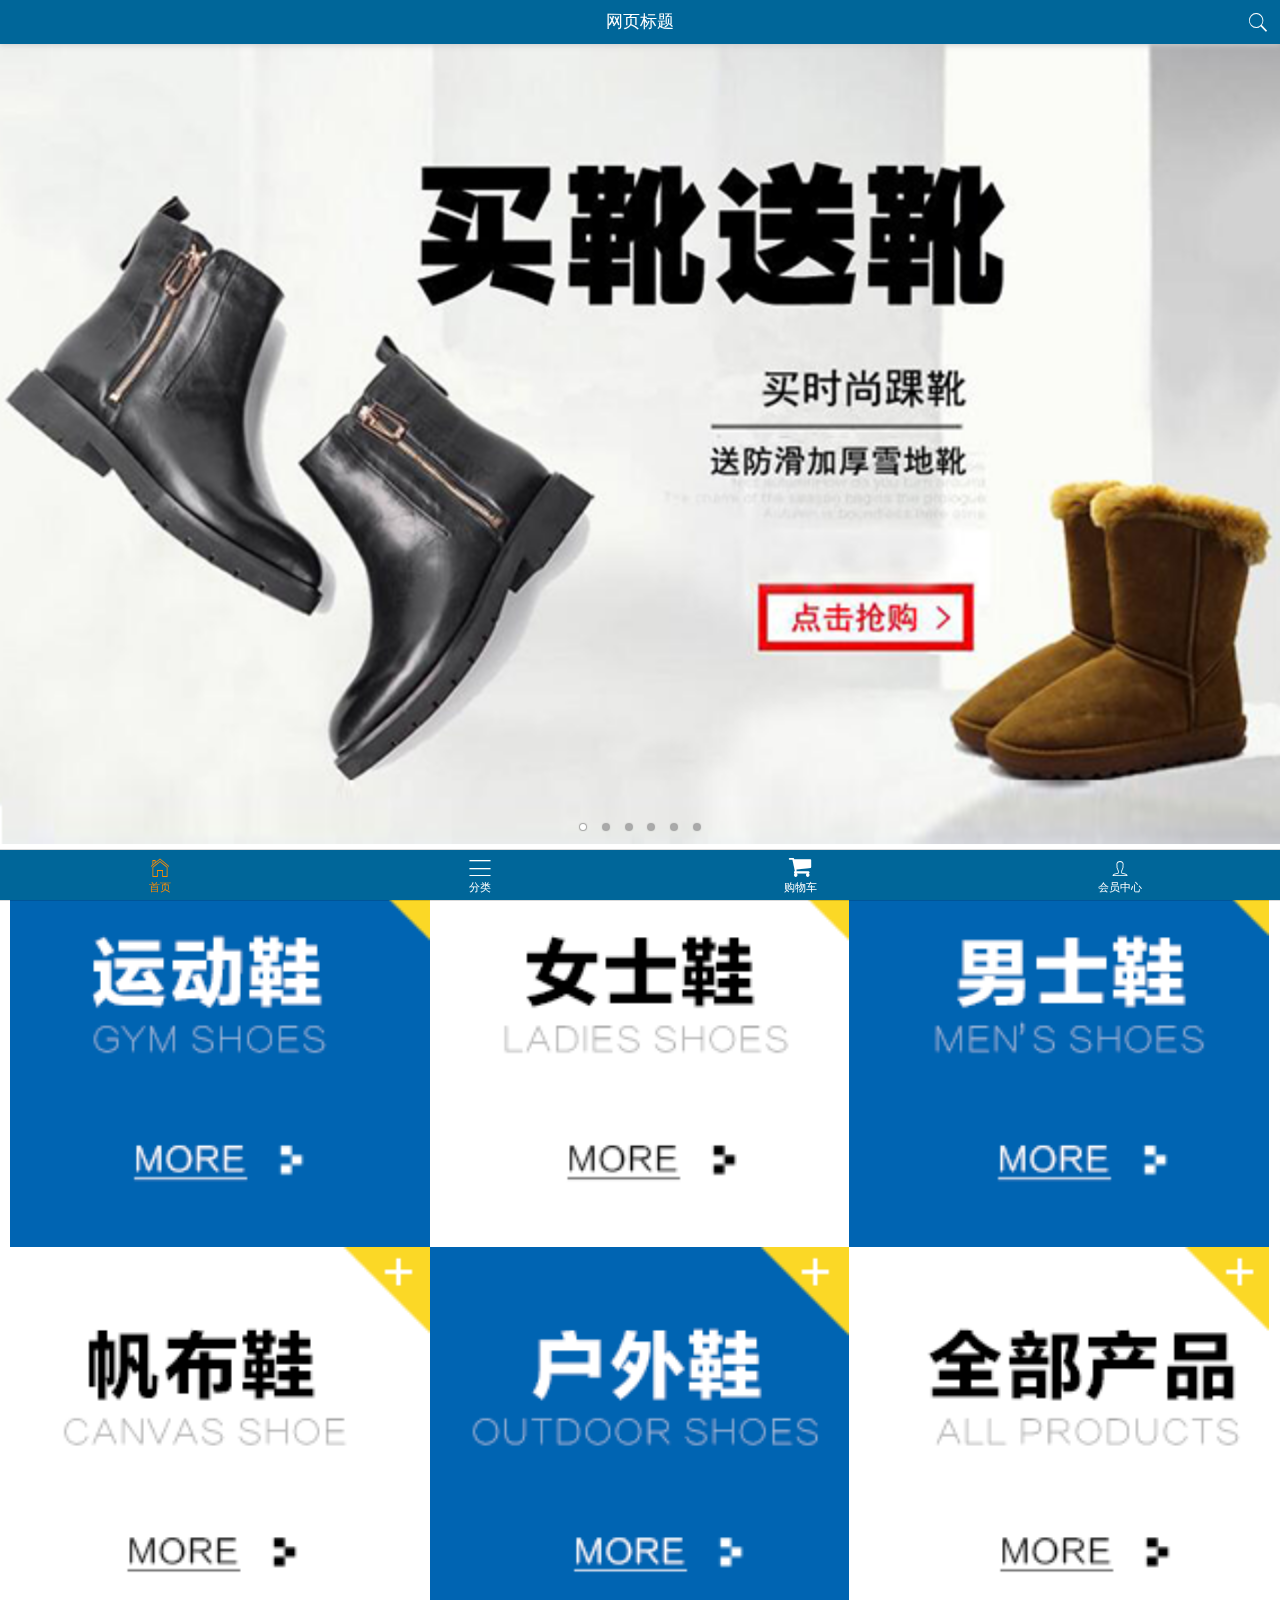
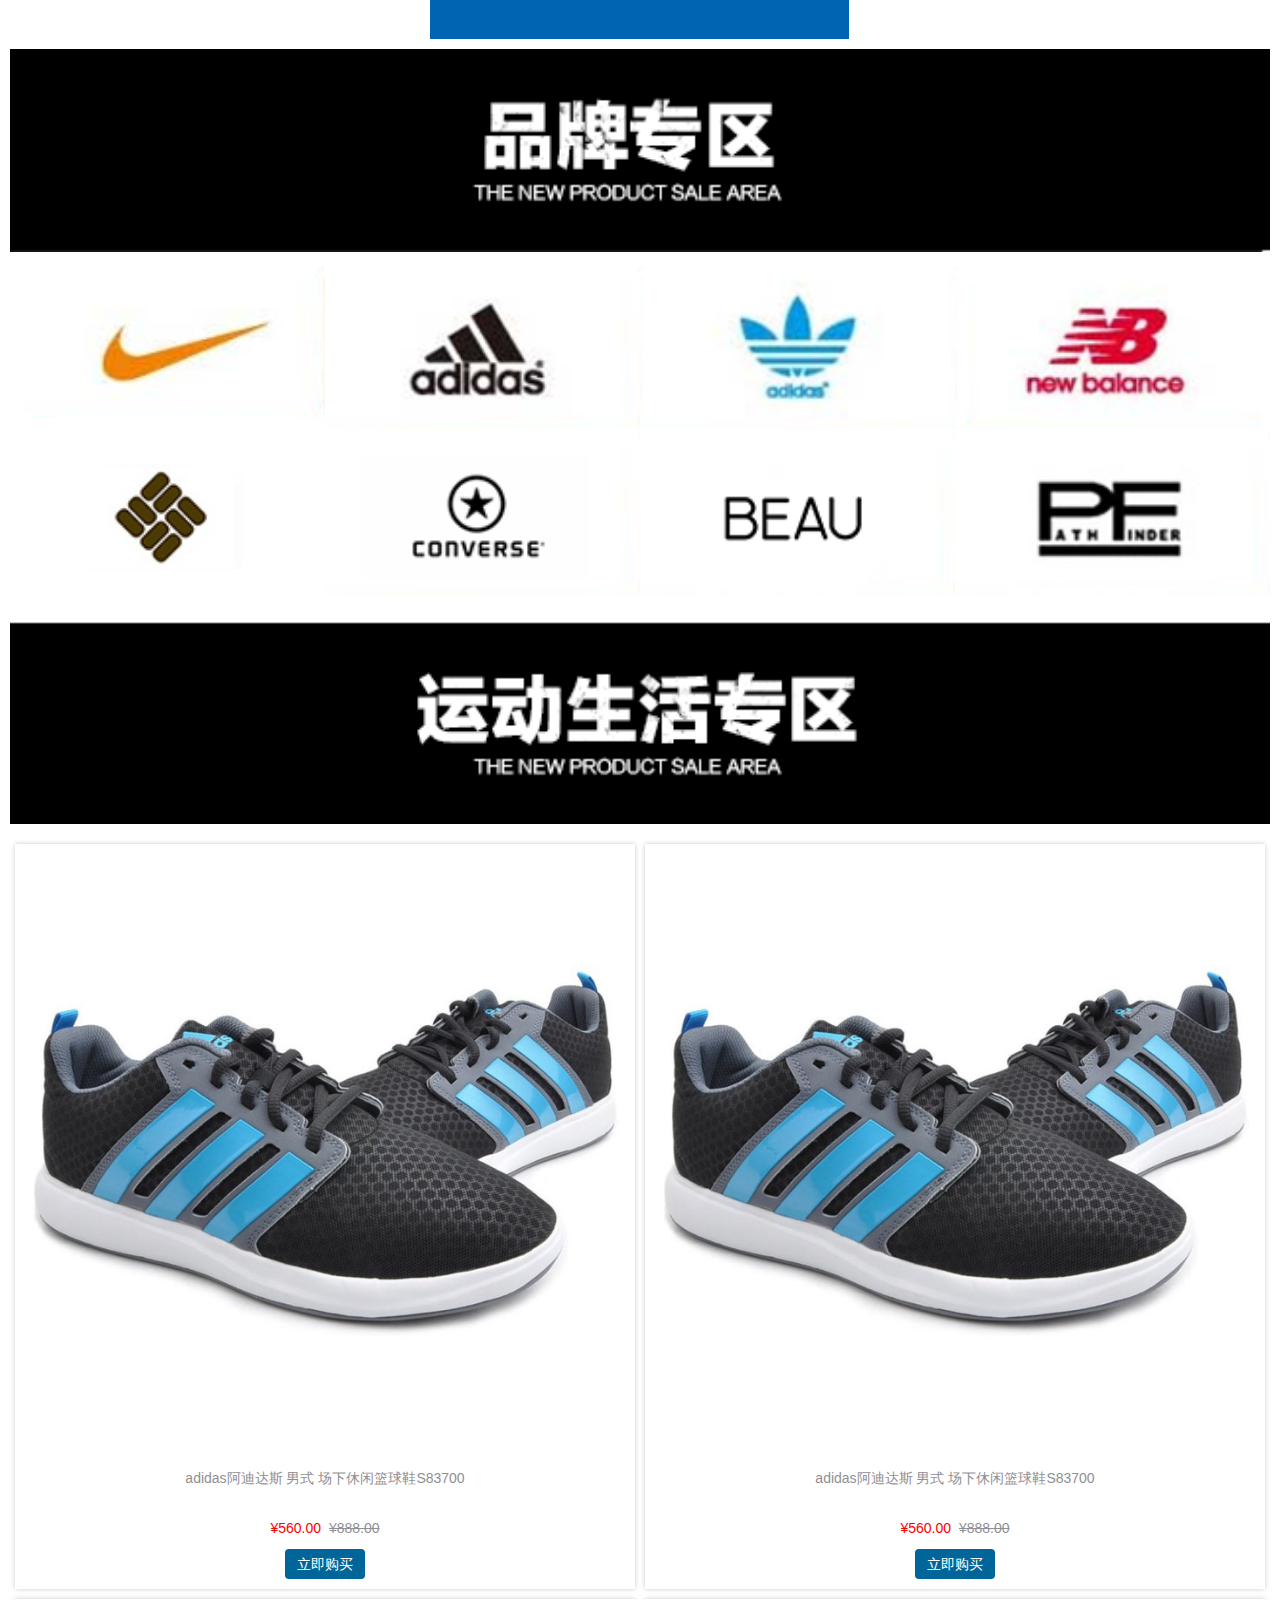
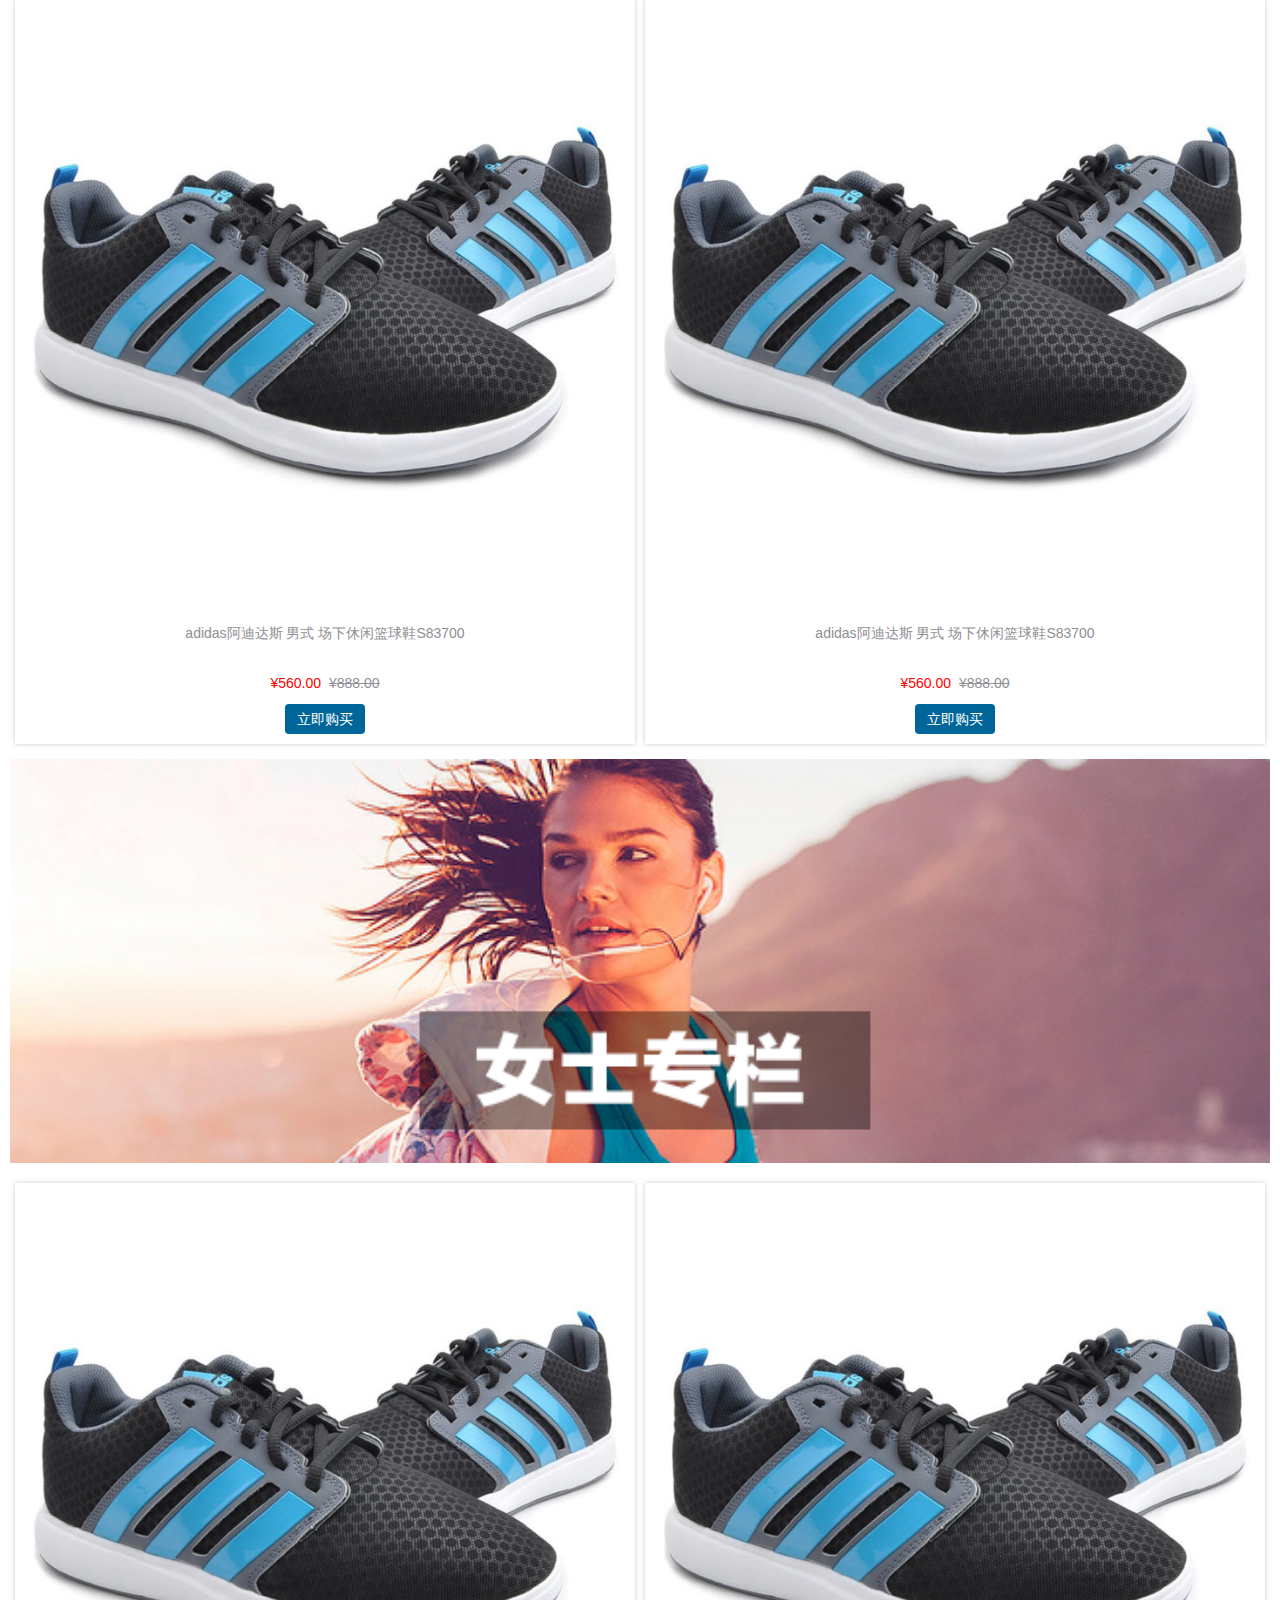
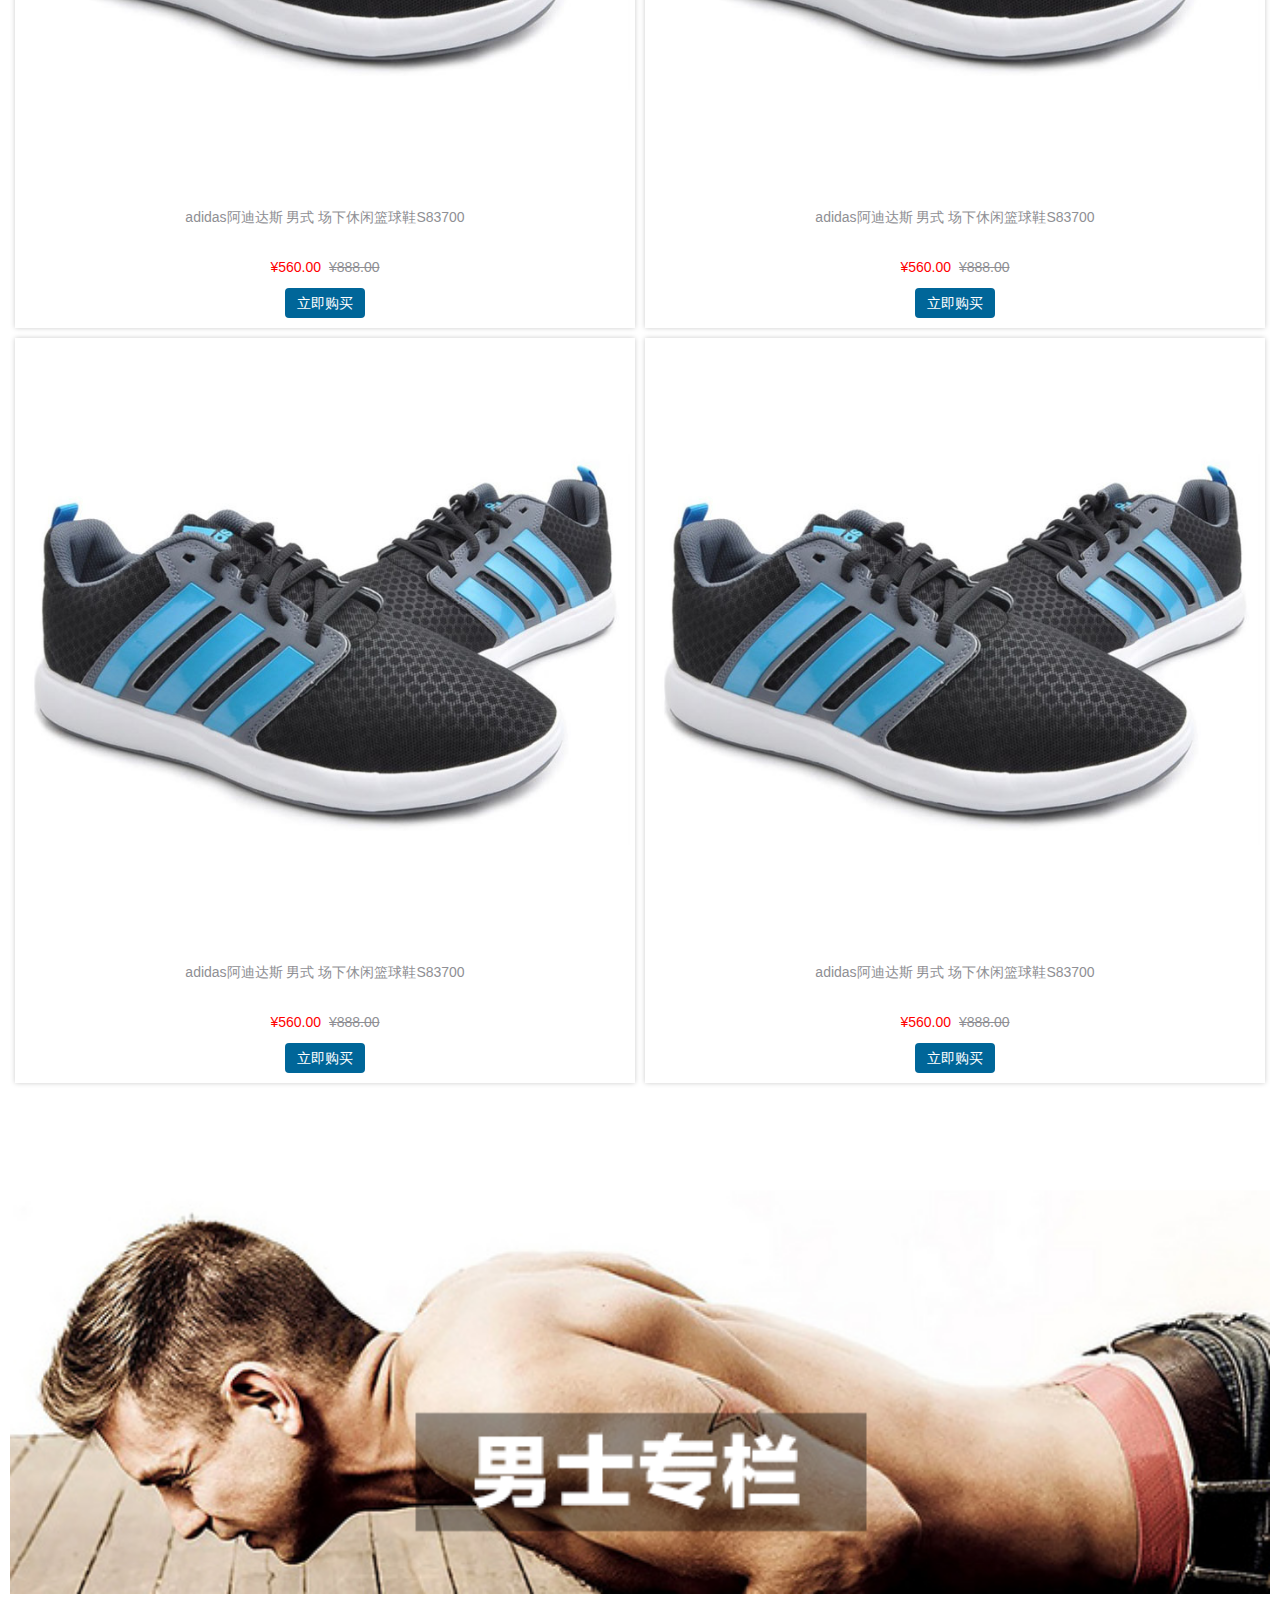
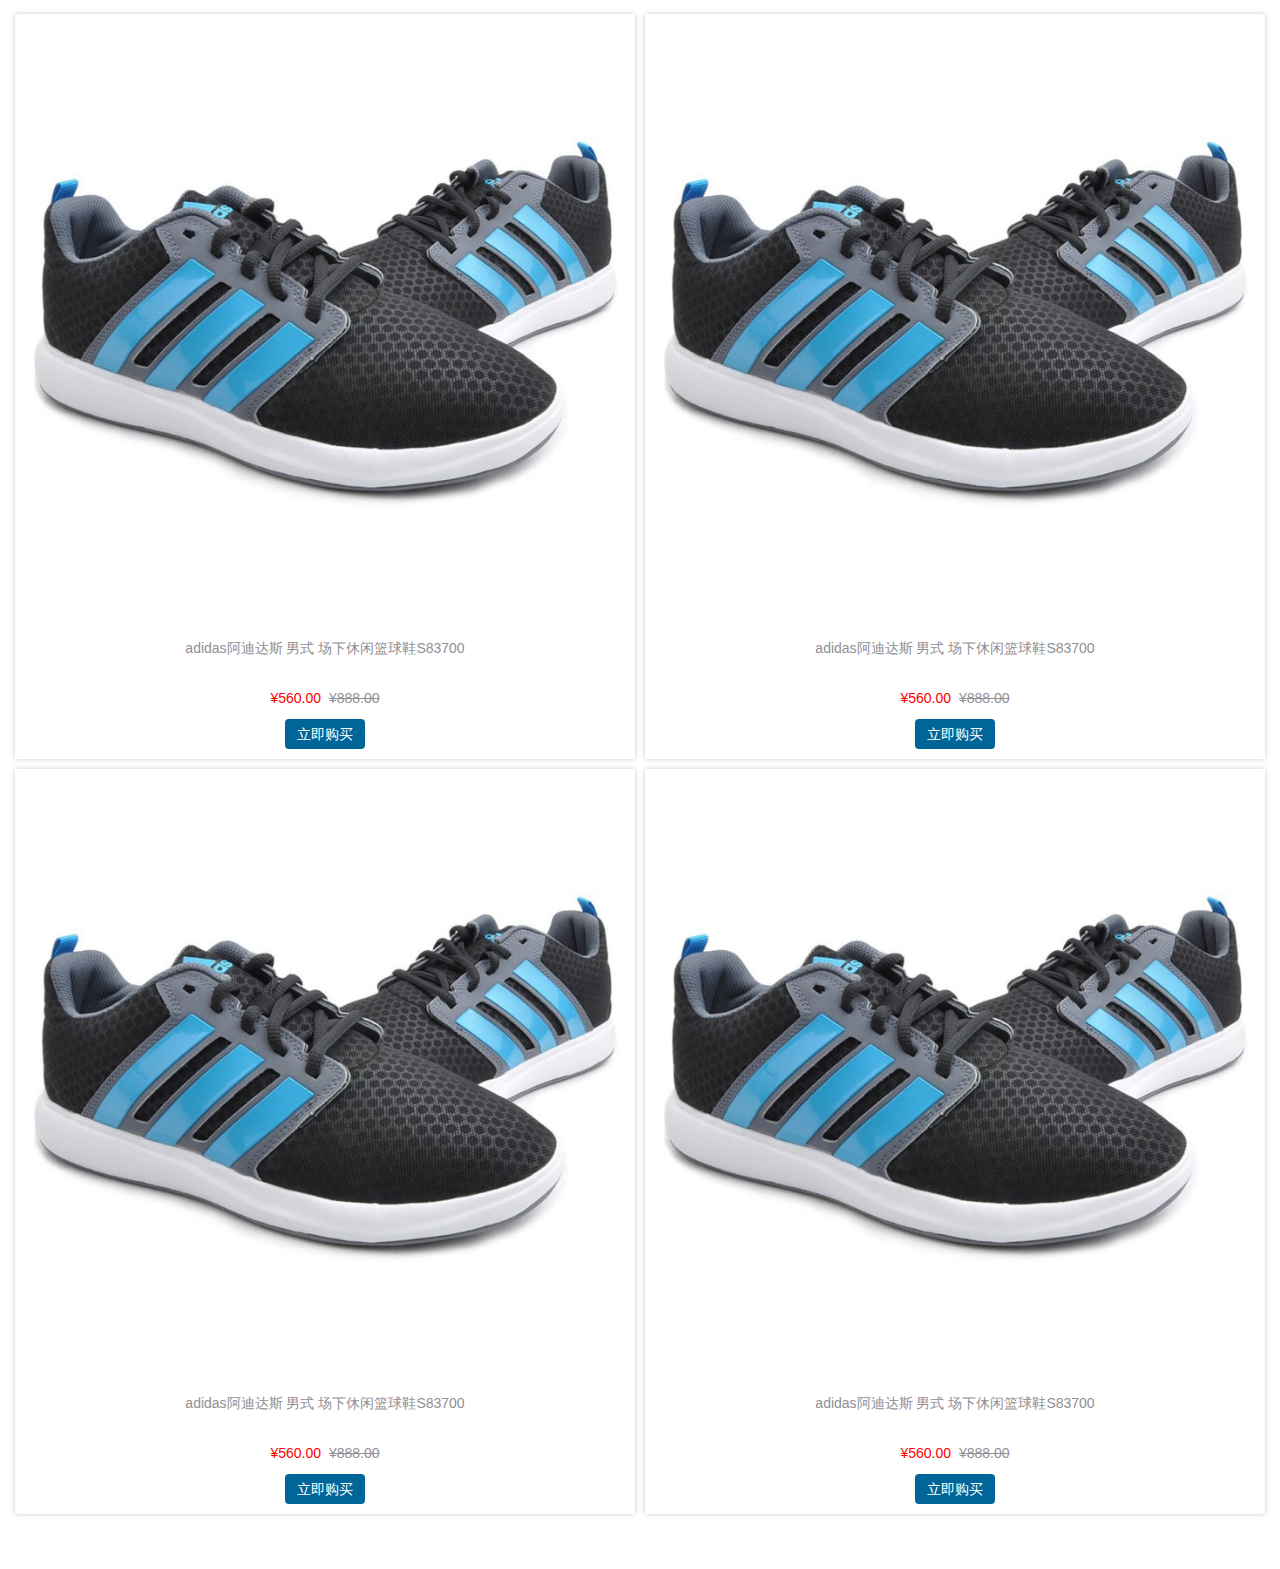
==== public/myproject/index.html @ 7a0ef7b5 "首页静态页面完成" ====
<!DOCTYPE html>
<html lang="en">

<head>
    <meta charset="UTF-8">
    <meta name="viewport" content="width=device-width, initial-scale=1.0">
    <meta http-equiv="X-UA-Compatible" content="ie=edge">
    <title>Document</title>
    <link rel="stylesheet" href="assets/mui/css/mui.min.css">
    <link rel="stylesheet" href="./css/base.css">
    <link rel="stylesheet" href="assets/fontAwesome/css/font-awesome.min.css">
    <link rel="stylesheet" href="./css/index.css">
    <script src="assets/mui/js/mui.min.js"></script>
</head>

<body>
    <header class="mui-bar mui-bar-nav header">
        <h1 class="mui-title">网页标题</h1>
        <a class="mui-icon mui-icon-search mui-pull-right"></a>
    </header>
    <nav class="mui-bar mui-bar-tab footer">
        <a class="mui-tab-item mui-active" href="index.html">
            <span class="mui-icon mui-icon-home"></span>
            <span class="mui-tab-label">首页</span>
        </a>
        <a class="mui-tab-item" href="category.html">
            <span class="mui-icon mui-icon-bars"></span>
            <span class="mui-tab-label">分类</span>
        </a>
        <a class="mui-tab-item" href="cart.html">
            <span class="mui-icon fa fa-shopping-cart"></span>
            <span class="mui-tab-label">购物车</span>
        </a>
        <a class="mui-tab-item" href="user.html">
            <span class="mui-icon mui-icon-person"></span>
            <span class="mui-tab-label">会员中心</span>
        </a>
    </nav>
    <div class="mui-content">
        <!-- 轮播图 -->
        <div class="mui-slider">
            <div class="mui-slider-group">
                <div class="mui-slider-item">
                    <a href="#"><img src="images/banner1.png" /></a>
                </div>
                <div class="mui-slider-item">
                    <a href="#"><img src="images/banner2.png" /></a>
                </div>
                <div class="mui-slider-item">
                    <a href="#"><img src="images/banner3.png" /></a>
                </div>
                <div class="mui-slider-item">
                    <a href="#"><img src="images/banner4.png" /></a>
                </div>
                <div class="mui-slider-item">
                    <a href="#"><img src="images/banner5.png" /></a>
                </div>
                <div class="mui-slider-item">
                    <a href="#"><img src="images/banner6.png" /></a>
                </div>
            </div>
            <div class="mui-slider-indicator">
                <div class="mui-indicator mui-active"></div>
                <div class="mui-indicator"></div>
                <div class="mui-indicator"></div>
                <div class="mui-indicator"></div>
                <div class="mui-indicator"></div>
                <div class="mui-indicator"></div>
            </div>
        </div>
        <!-- 导航链接 -->
        <div class="nav-links mui-clearfix">
            <a href="javascript:;">
                <img src="./images/nav1.png" alt="">
            </a>
            <a href="javascript:;">
                <img src="./images/nav2.png" alt="">
            </a>
            <a href="javascript:;">
                <img src="./images/nav3.png" alt="">
            </a>
            <a href="javascript:;">
                <img src="./images/nav4.png" alt="">
            </a>
            <a href="javascript:;">
                <img src="./images/nav5.png" alt="">
            </a>
            <a href="javascript:;">
                <img src="./images/nav6.png" alt="">
            </a>
        </div>
        <!-- 品牌专区 -->
        <div class="brand">
            <img src="./images/title0.png" alt="">
            <ul class="mui-clearfix">
                <li>
                    <a href="javascipt:;">
                        <img src="./images/brand1.png" alt="">
                    </a>
                </li>
                <li>
                    <a href="javascipt:;">
                        <img src="./images/brand2.png" alt="">
                    </a>
                </li>
                <li>
                    <a href="javascipt:;">
                        <img src="./images/brand3.png" alt="">
                    </a>
                </li>
                <li>
                    <a href="javascipt:;">
                        <img src="./images/brand4.png" alt="">
                    </a>
                </li>
                <li>
                    <a href="javascipt:;">
                        <img src="./images/brand5.png" alt="">
                    </a>
                </li>
                <li>
                    <a href="javascipt:;">
                        <img src="./images/brand6.png" alt="">
                    </a>
                </li>
                <li>
                    <a href="javascipt:;">
                        <img src="./images/brand7.png" alt="">
                    </a>
                </li>
                <li>
                    <a href="javascipt:;">
                        <img src="./images/brand8.png" alt="">
                    </a>
                </li>
            </ul>
        </div>
        <!-- 运动生活专区 -->
        <div class="sports">
            <img src="./images/title1.png" alt="">
            <ul>
                <li>
                    <a href="javasvript:;">
                        <img src="./images/product.jpg" alt="">
                        <p class="name">adidas阿迪达斯 男式 场下休闲篮球鞋S83700</p>
                        <p class="price">
                            <span>¥560.00</span>
                            <span>¥888.00</span>
                        </p>
                        <span class="buy-now">立即购买</span>
                    </a>
                </li>
                <li>
                    <a href="javasvript:;">
                        <img src="./images/product.jpg" alt="">
                        <p class="name">adidas阿迪达斯 男式 场下休闲篮球鞋S83700</p>
                        <p class="price">
                            <span>¥560.00</span>
                            <span>¥888.00</span>
                        </p>
                        <span class="buy-now">立即购买</span>
                    </a>
                </li>
                <li>
                    <a href="javasvript:;">
                        <img src="./images/product.jpg" alt="">
                        <p class="name">adidas阿迪达斯 男式 场下休闲篮球鞋S83700</p>
                        <p class="price">
                            <span>¥560.00</span>
                            <span>¥888.00</span>
                        </p>
                        <span class="buy-now">立即购买</span>
                    </a>
                </li>
                <li>
                    <a href="javasvript:;">
                        <img src="./images/product.jpg" alt="">
                        <p class="name">adidas阿迪达斯 男式 场下休闲篮球鞋S83700</p>
                        <p class="price">
                            <span>¥560.00</span>
                            <span>¥888.00</span>
                        </p>
                        <span class="buy-now">立即购买</span>
                    </a>
                </li>
            </ul>
        </div>
        <!-- 女士专区 -->
        <div class="sports">
            <img src="./images/title2.png" alt="">
            <ul>
                <li>
                    <a href="javasvript:;">
                        <img src="./images/product.jpg" alt="">
                        <p class="name">adidas阿迪达斯 男式 场下休闲篮球鞋S83700</p>
                        <p class="price">
                            <span>¥560.00</span>
                            <span>¥888.00</span>
                        </p>
                        <span class="buy-now">立即购买</span>
                    </a>
                </li>
                <li>
                    <a href="javasvript:;">
                        <img src="./images/product.jpg" alt="">
                        <p class="name">adidas阿迪达斯 男式 场下休闲篮球鞋S83700</p>
                        <p class="price">
                            <span>¥560.00</span>
                            <span>¥888.00</span>
                        </p>
                        <span class="buy-now">立即购买</span>
                    </a>
                </li>
                <li>
                    <a href="javasvript:;">
                        <img src="./images/product.jpg" alt="">
                        <p class="name">adidas阿迪达斯 男式 场下休闲篮球鞋S83700</p>
                        <p class="price">
                            <span>¥560.00</span>
                            <span>¥888.00</span>
                        </p>
                        <span class="buy-now">立即购买</span>
                    </a>
                </li>
                <li>
                    <a href="javasvript:;">
                        <img src="./images/product.jpg" alt="">
                        <p class="name">adidas阿迪达斯 男式 场下休闲篮球鞋S83700</p>
                        <p class="price">
                            <span>¥560.00</span>
                            <span>¥888.00</span>
                        </p>
                        <span class="buy-now">立即购买</span>
                    </a>
                </li>
            </ul>
        </div>
        <!-- 男士专区 -->
        <div class="sports">
            <img src="./images/title3.png" alt="">
            <ul>
                <li>
                    <a href="javasvript:;">
                        <img src="./images/product.jpg" alt="">
                        <p class="name">adidas阿迪达斯 男式 场下休闲篮球鞋S83700</p>
                        <p class="price">
                            <span>¥560.00</span>
                            <span>¥888.00</span>
                        </p>
                        <span class="buy-now">立即购买</span>
                    </a>
                </li>
                <li>
                    <a href="javasvript:;">
                        <img src="./images/product.jpg" alt="">
                        <p class="name">adidas阿迪达斯 男式 场下休闲篮球鞋S83700</p>
                        <p class="price">
                            <span>¥560.00</span>
                            <span>¥888.00</span>
                        </p>
                        <span class="buy-now">立即购买</span>
                    </a>
                </li>
                <li>
                    <a href="javasvript:;">
                        <img src="./images/product.jpg" alt="">
                        <p class="name">adidas阿迪达斯 男式 场下休闲篮球鞋S83700</p>
                        <p class="price">
                            <span>¥560.00</span>
                            <span>¥888.00</span>
                        </p>
                        <span class="buy-now">立即购买</span>
                    </a>
                </li>
                <li>
                    <a href="javasvript:;">
                        <img src="./images/product.jpg" alt="">
                        <p class="name">adidas阿迪达斯 男式 场下休闲篮球鞋S83700</p>
                        <p class="price">
                            <span>¥560.00</span>
                            <span>¥888.00</span>
                        </p>
                        <span class="buy-now">立即购买</span>
                    </a>
                </li>
            </ul>
        </div>
    </div>
</body>

</html>
---- public/myproject/css/base.css ----
html,
body,
div,
ul,
ol {
  padding: 0;
  margin: 0;
}
ol,
ul {
  list-style: none;
}
a {
  color: #000;
  text-decoration: none;
}
.mui-content {
  background-color: #fff;
}
/* 头部样式 */
.header {
  background-color: #006699;
}
.header .mui-title {
  color: #fff;
}
.header .mui-icon-search {
  color: #fff;
}
/*底部样式*/
.footer {
  background-color: #006699;
}
.footer .mui-tab-item span {
  color: #fff;
}
.footer .mui-active span {
  color: darkorange;
}
---- public/myproject/css/index.css ----
/*导航链接*/
.nav-links {
  width: 100%;
  padding: 10px;
}
.nav-links a {
  float: left;
  width: 33.3%;
}
.nav-links a img {
  width: 100%;
  display: block;
}
/*品牌专区*/
.brand {
  padding: 0 10px;
}
.brand > img {
  width: 100%;
}
.brand ul {
  padding: 10px 0;
}
.brand ul li {
  float: left;
  width: 25%;
}
.brand ul li a {
  display: block;
}
.brand ul li a > img {
  width: 100%;
}
/*运动生活专区*/
.sports {
  padding: 0 10px;
}
.sports > img {
  width: 100%;
  margin: 10px 0;
}
.sports ul {
  overflow: hidden;
  padding: 0;
}
.sports ul li {
  float: left;
  width: 50%;
  padding: 5px;
}
.sports ul li a {
  display: block;
  box-shadow: 0 0 5px #ccc;
  padding: 5px;
}
.sports ul li a img {
  width: 100%;
}
.sports ul li a .name {
  text-align: center;
  padding: 5px 0;
  line-height: 18px;
  color: #8f8f94;
  font-size: 14px;
  height: 44px;
}
.sports ul li a .price {
  text-align: center;
}
.sports ul li a .price span:first-child {
  color: red;
  padding-right: 2px;
}
.sports ul li a .price span:last-child {
  text-decoration: line-through;
  padding-left: 2px;
}
.sports ul li a .buy-now {
  display: block;
  width: 80px;
  height: 30px;
  line-height: 30px;
  text-align: center;
  background: #006699;
  color: #FFF;
  font-size: 14px;
  border-radius: 4px;
  margin: 0 auto 5px auto;
}
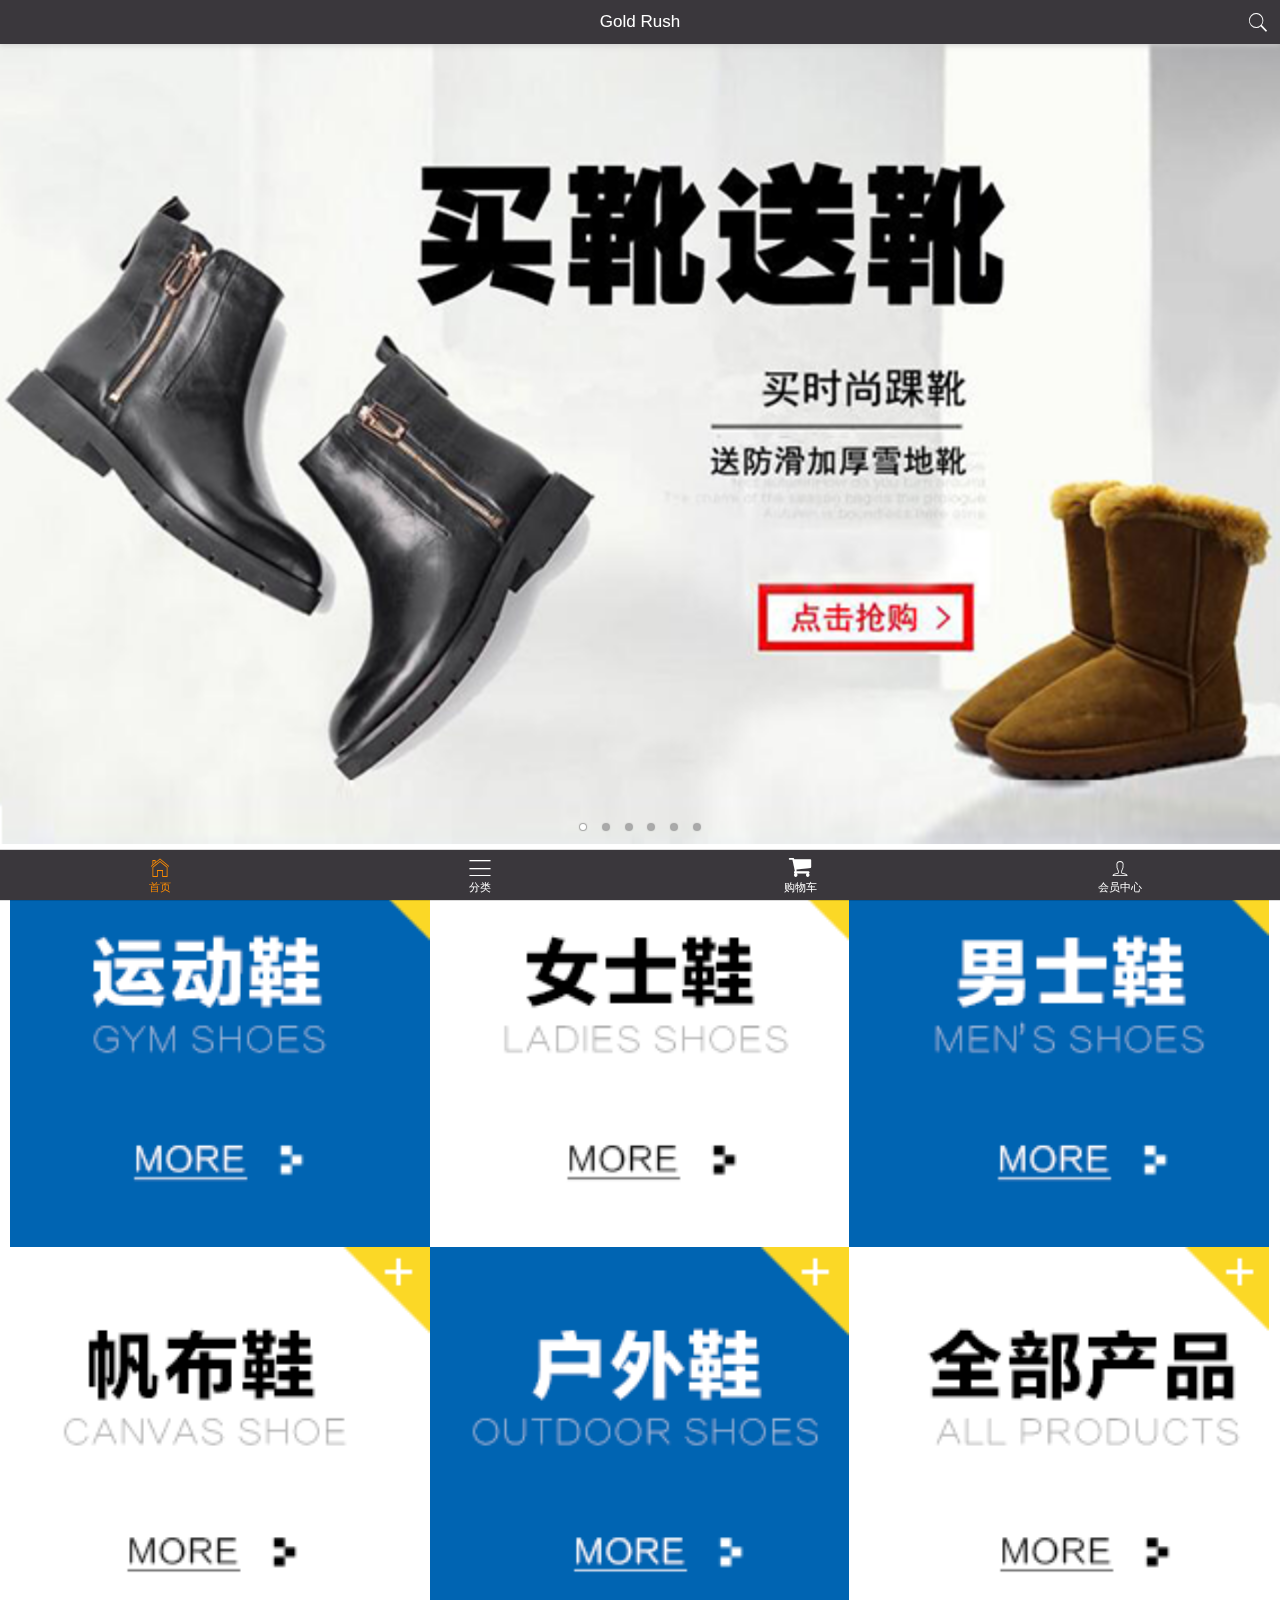
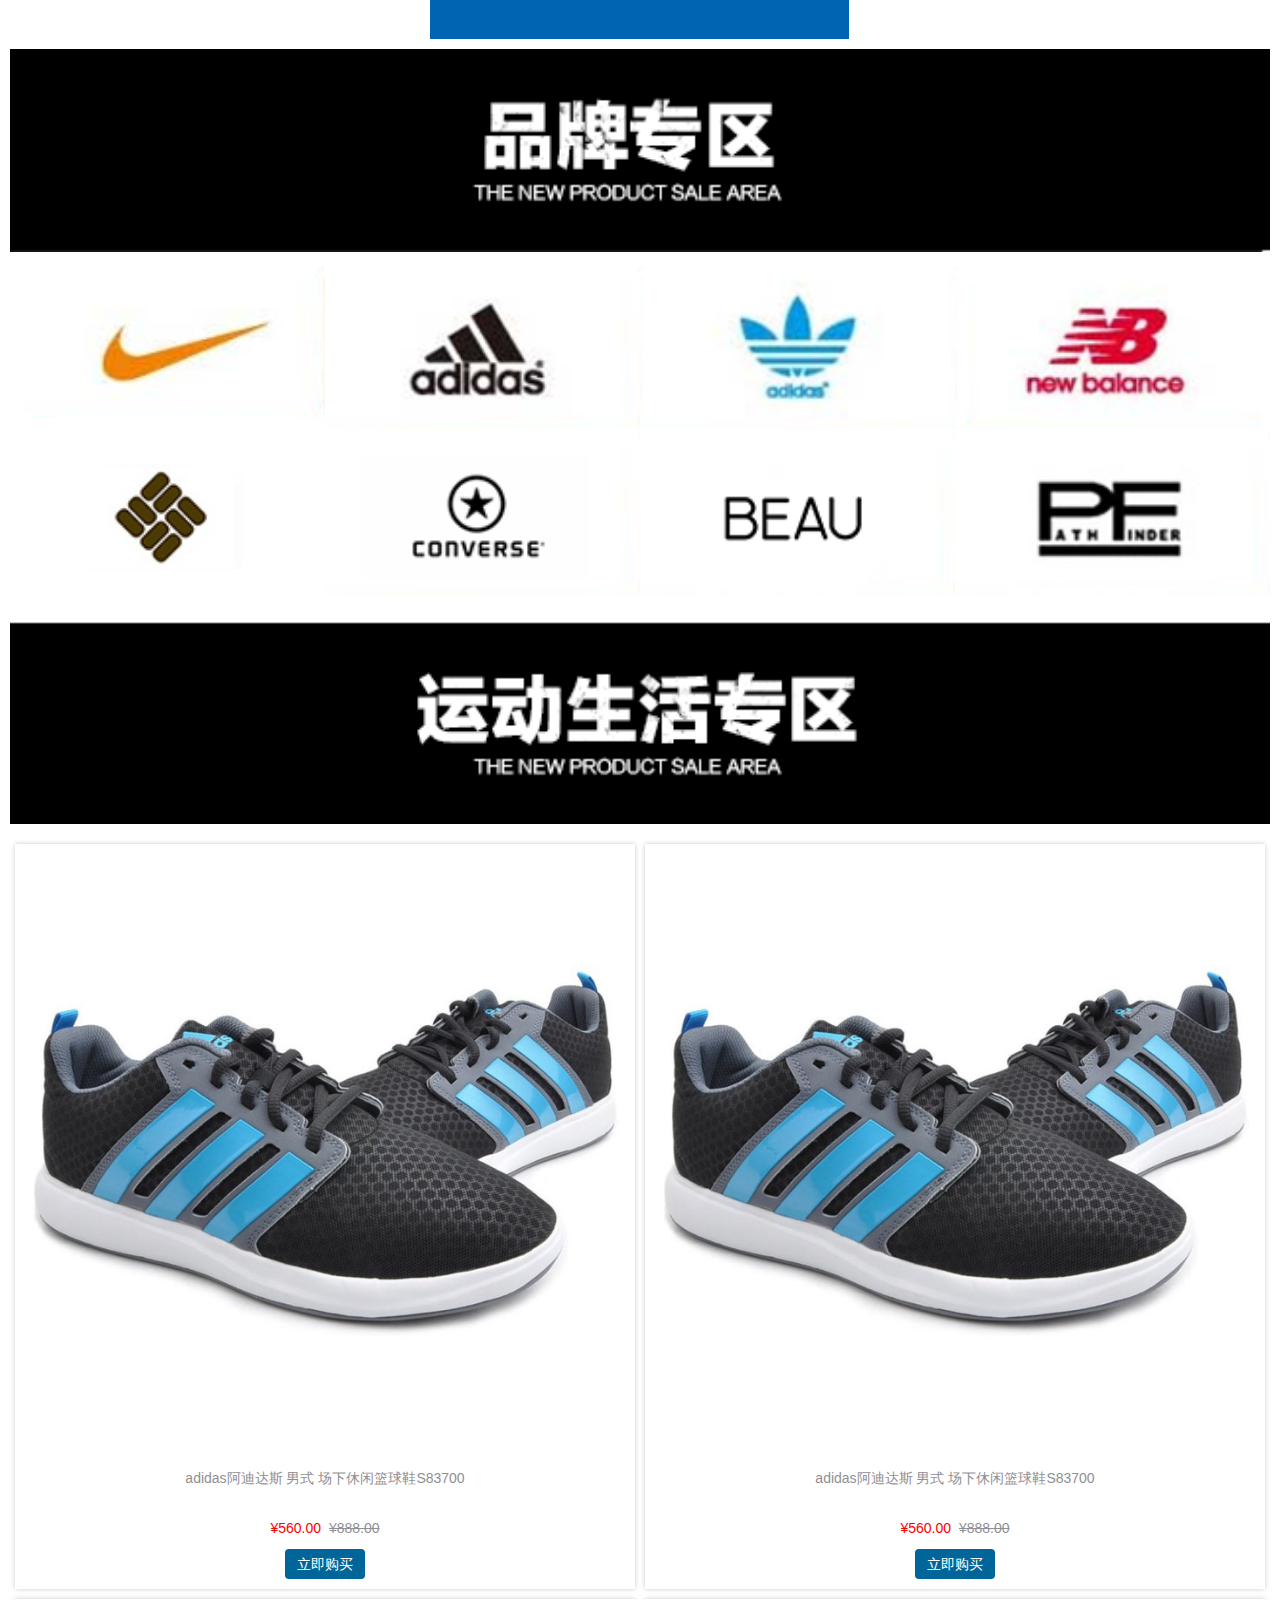
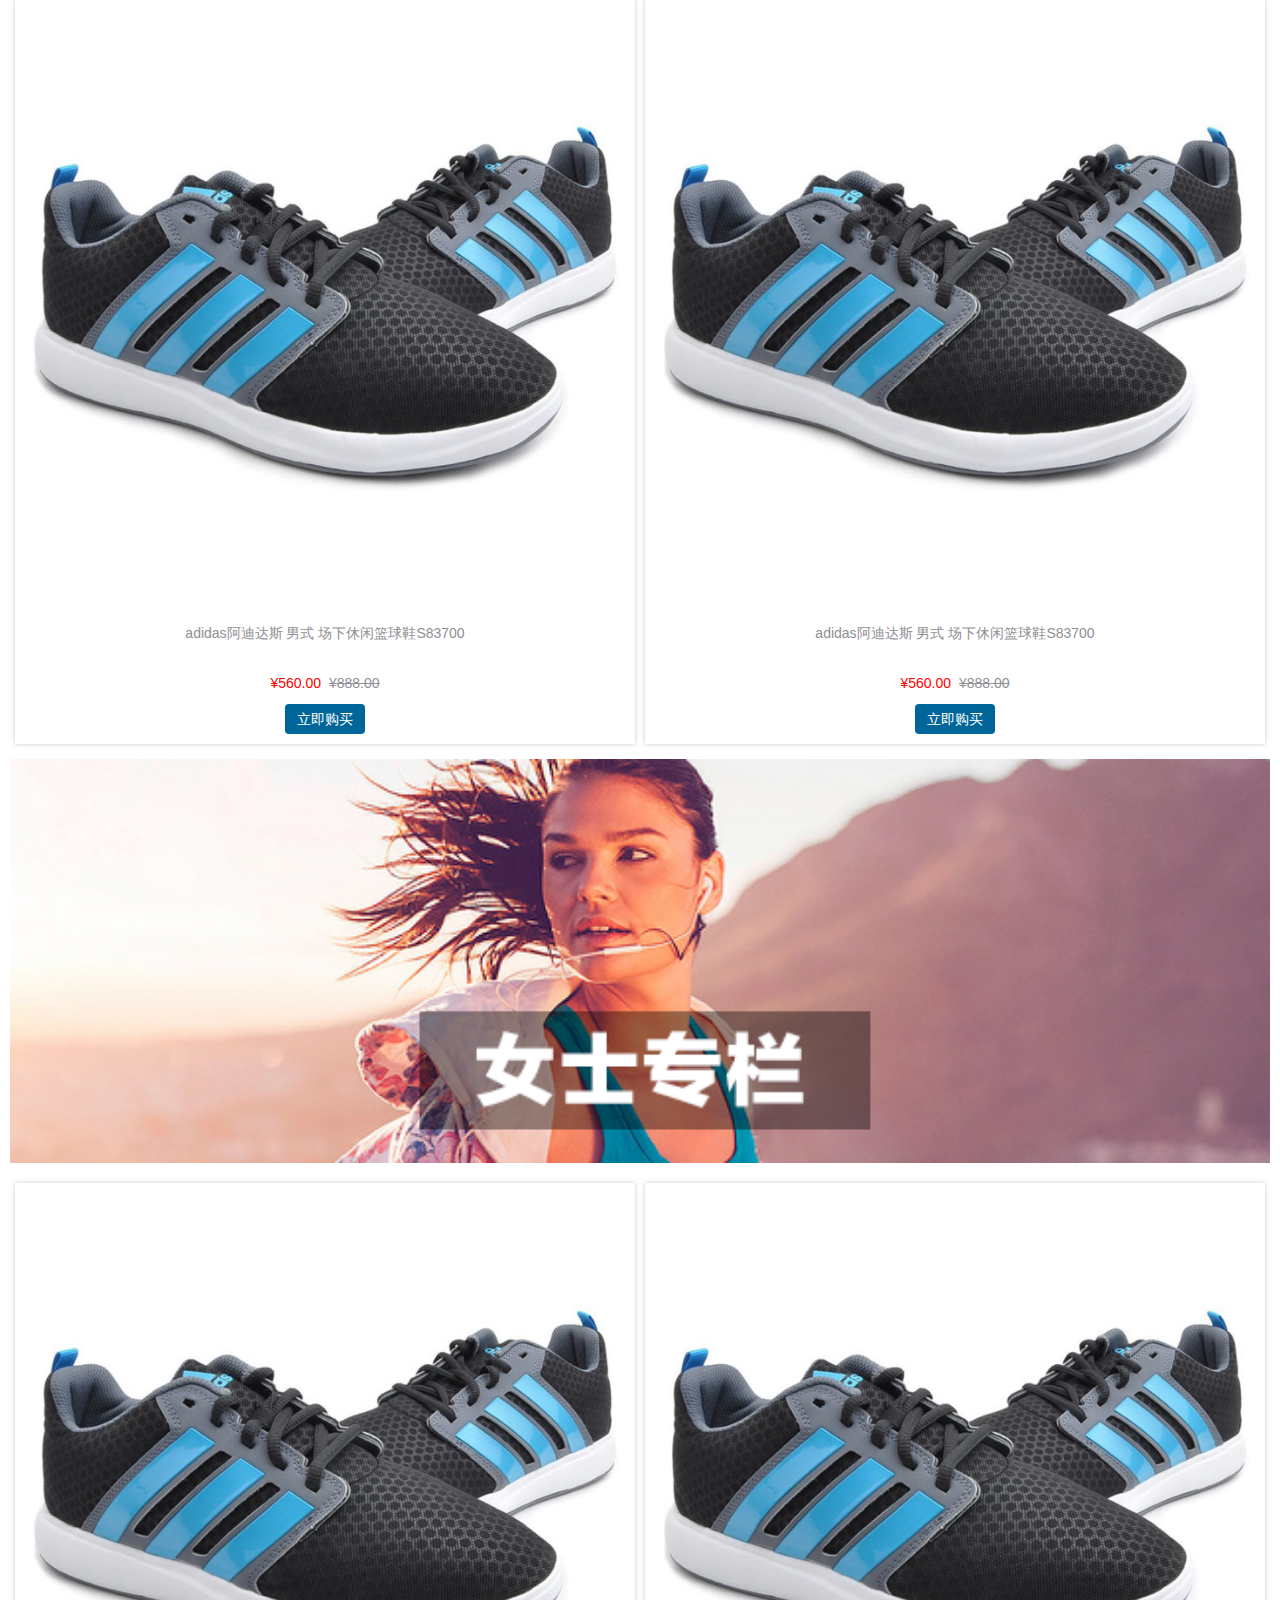
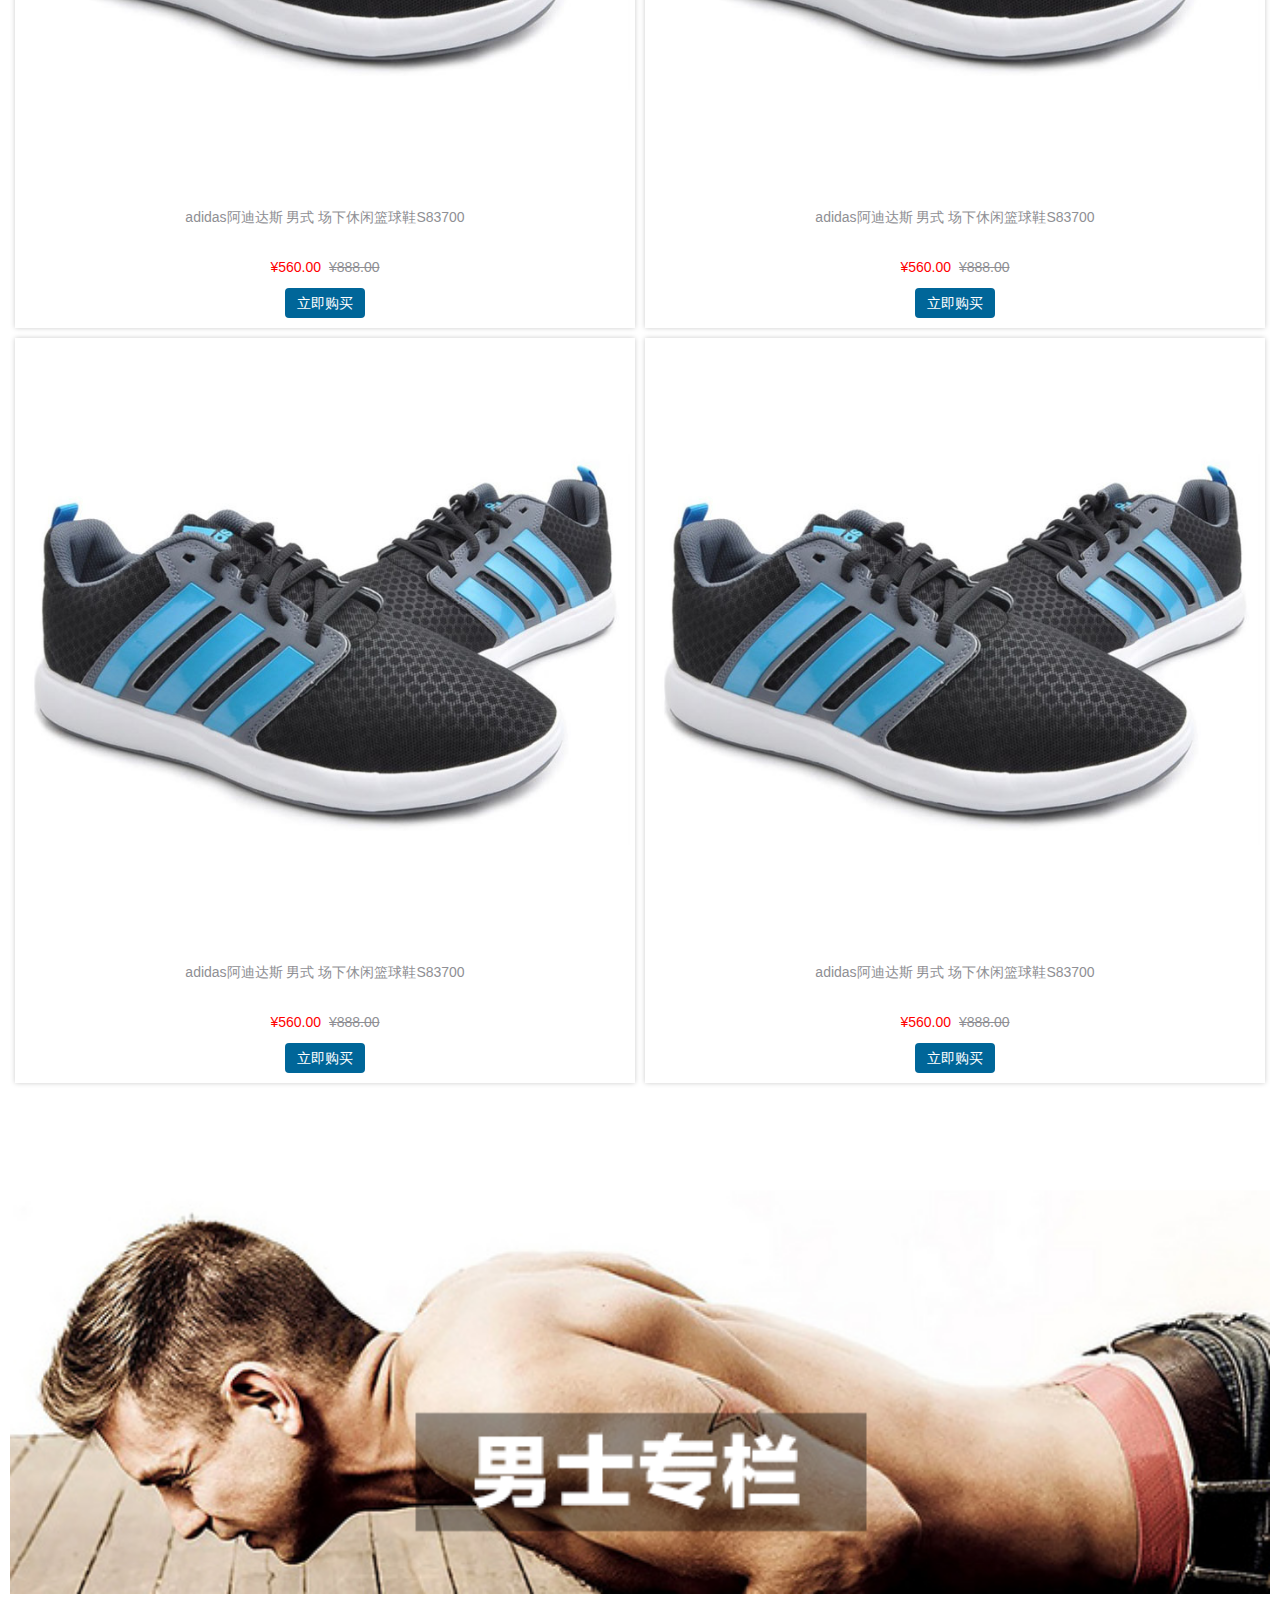
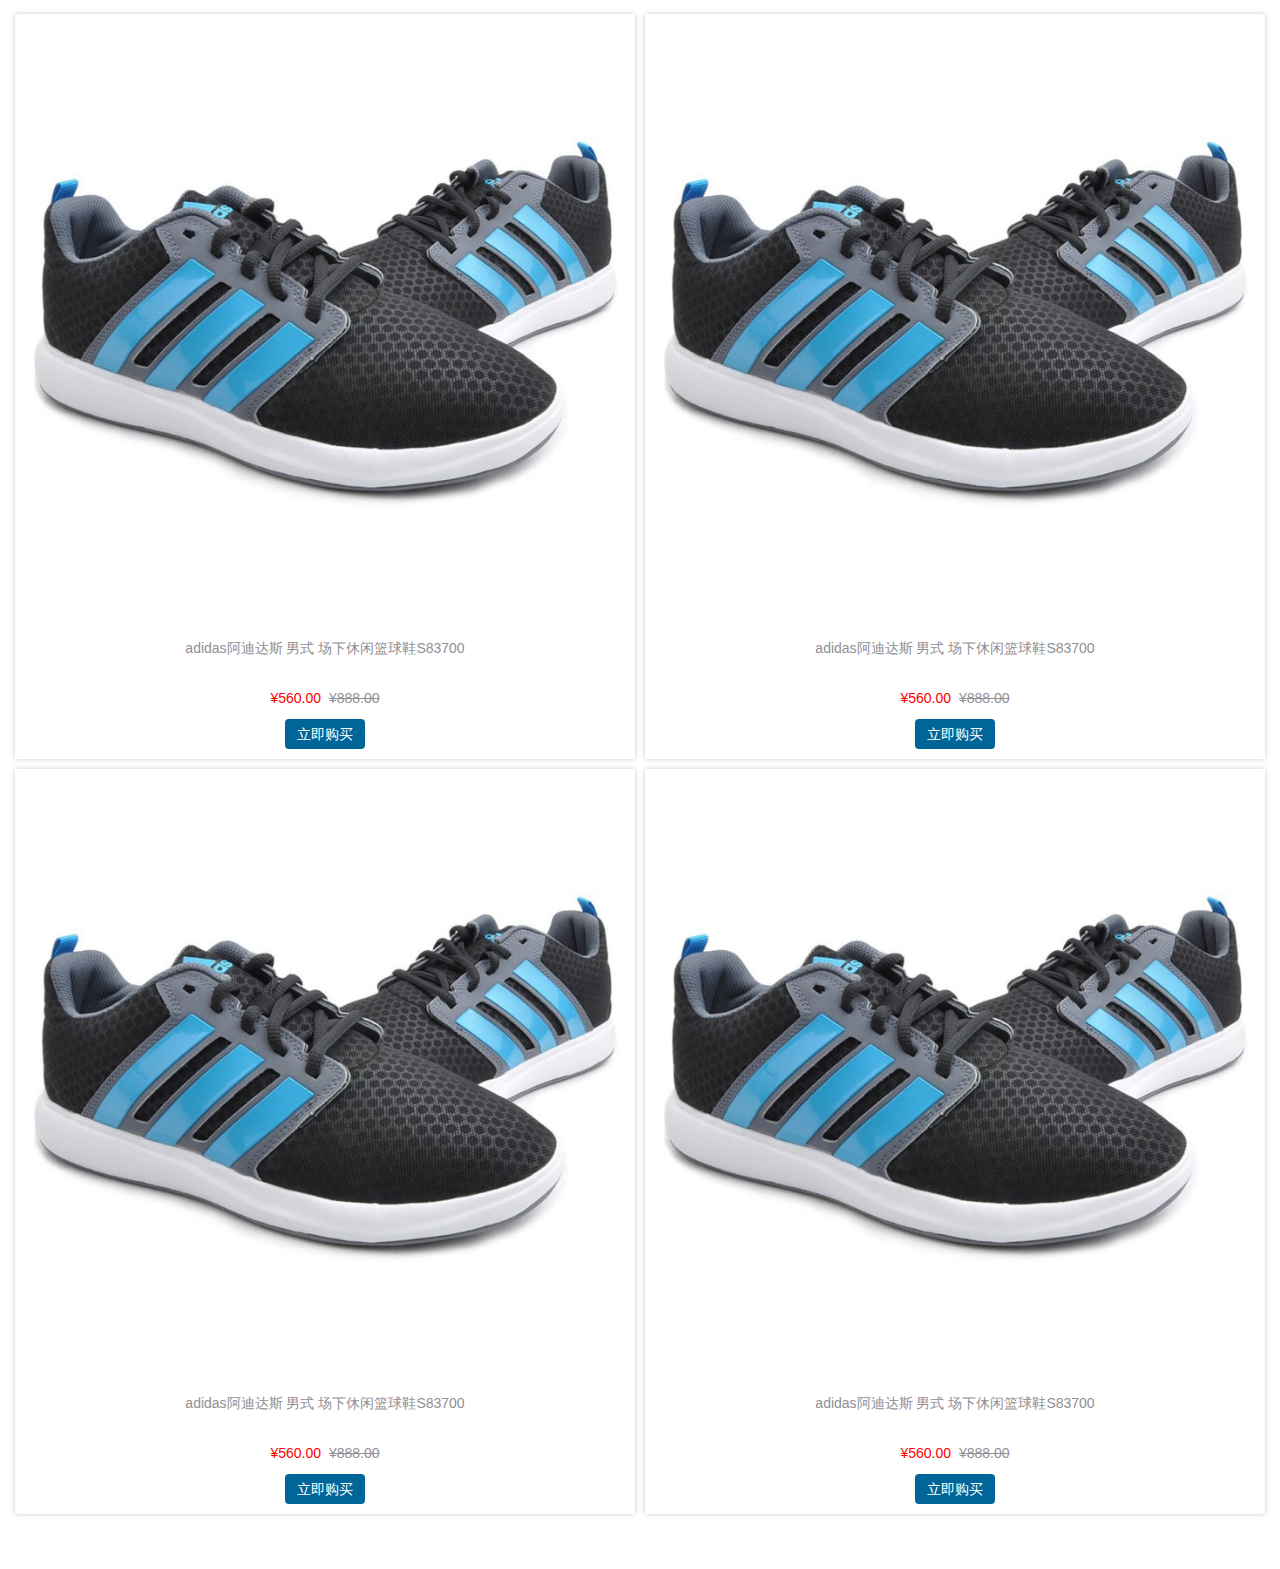
==== commit 82a305eb: "主页静态页面修改" ====
--- a/public/myproject/index.html
+++ b/public/myproject/index.html
@@ -15,7 +15,7 @@
 
 <body>
     <header class="mui-bar mui-bar-nav header">
-        <h1 class="mui-title">网页标题</h1>
+        <h1 class="mui-title">Gold Rush</h1>
         <a class="mui-icon mui-icon-search mui-pull-right"></a>
     </header>
     <nav class="mui-bar mui-bar-tab footer">
--- a/public/myproject/css/base.css
+++ b/public/myproject/css/base.css
@@ -19,7 +19,7 @@
 }
 /* 头部样式 */
 .header {
-  background-color: #006699;
+  background-color: #3a373c;
 }
 .header .mui-title {
   color: #fff;
@@ -29,7 +29,7 @@
 }
 /*底部样式*/
 .footer {
-  background-color: #006699;
+  background-color: #3a373c;
 }
 .footer .mui-tab-item span {
   color: #fff;
